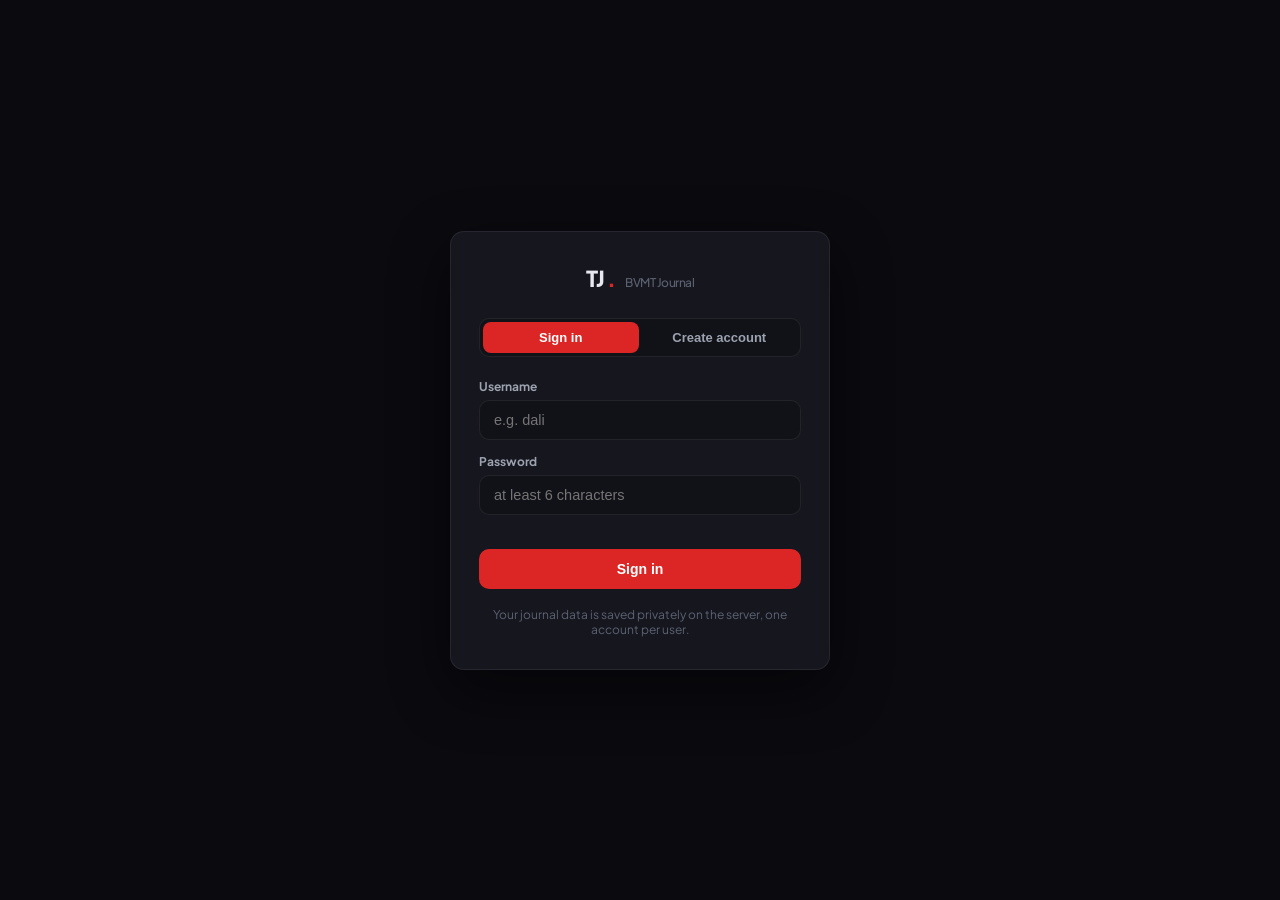
==== login.html @ adaa3aa4 "User accounts + login page, per-user cloud storage - api/auth.php: register/login/logout/status (bcr" ====
<!DOCTYPE html>
<html lang="en">
<head>
    <meta charset="UTF-8">
    <meta name="viewport" content="width=device-width, initial-scale=1.0">
    <title>Trade Journal — Sign in</title>
    <link rel="preconnect" href="https://fonts.googleapis.com">
    <link rel="preconnect" href="https://fonts.gstatic.com" crossorigin>
    <link href="https://fonts.googleapis.com/css2?family=JetBrains+Mono:wght@400;500;600;700&family=Plus+Jakarta+Sans:wght@400;500;600;700;800&display=swap" rel="stylesheet">
    <link rel="stylesheet" href="css/style.css?v=5">
</head>
<body class="auth-body">
    <div class="auth-wrap">
        <div class="auth-card">
            <div class="brand auth-brand">TJ<span class="dot">.</span><span class="brand-sub">BVMT Journal</span></div>
            <div class="auth-tabs">
                <button class="auth-tab active" id="tabLogin">Sign in</button>
                <button class="auth-tab" id="tabRegister">Create account</button>
            </div>
            <form id="authForm" autocomplete="on">
                <label class="auth-label" for="username">Username</label>
                <input class="auth-input" type="text" id="username" name="username" placeholder="e.g. dali" autocomplete="username" required>
                <label class="auth-label" for="password">Password</label>
                <input class="auth-input" type="password" id="password" name="password" placeholder="at least 6 characters" autocomplete="current-password" required>
                <div class="auth-error" id="authError"></div>
                <button class="auth-btn" type="submit" id="authSubmit">Sign in</button>
            </form>
            <div class="auth-note">Your journal data is saved privately on the server, one account per user.</div>
        </div>
    </div>

    <div class="toast" id="toast"></div>
    <script src="js/common.js?v=5"></script>
    <script src="js/auth.js?v=5"></script>
    <script>
        let mode = 'login';

        function setMode(m) {
            mode = m;
            document.getElementById('tabLogin').classList.toggle('active', m === 'login');
            document.getElementById('tabRegister').classList.toggle('active', m === 'register');
            document.getElementById('authSubmit').textContent = m === 'login' ? 'Sign in' : 'Create account';
            document.getElementById('authError').textContent = '';
        }
        document.getElementById('tabLogin').addEventListener('click', () => setMode('login'));
        document.getElementById('tabRegister').addEventListener('click', () => setMode('register'));

        document.getElementById('authForm').addEventListener('submit', async (e) => {
            e.preventDefault();
            const u = document.getElementById('username').value.trim();
            const p = document.getElementById('password').value;
            const err = document.getElementById('authError');
            const btn = document.getElementById('authSubmit');
            err.textContent = '';
            btn.disabled = true;
            btn.textContent = mode === 'login' ? 'Signing in...' : 'Creating...';
            const res = mode === 'login' ? await Auth.login(u, p) : await Auth.register(u, p);
            if (res.ok) {
                window.location.replace('index.html');
                return;
            }
            err.textContent = res.error || 'Something went wrong';
            btn.disabled = false;
            btn.textContent = mode === 'login' ? 'Sign in' : 'Create account';
        });

        Auth.status().then((st) => {
            if (st.ok && st.user) window.location.replace('index.html');
        }).catch(() => {});
    </script>
</body>
</html>
---- css/style.css ----
:root {
    --bg: #0a0a0f;
    --bg-2: #111118;
    --card: #16161f;
    --card-2: #1b1b26;
    --line: rgba(255, 255, 255, 0.07);
    --line-2: rgba(255, 255, 255, 0.12);
    --txt: #e8e8ef;
    --muted: #9ca3af;
    --dim: #5b6270;
    --red: #dc2626;
    --red-hover: #b91c1c;
    --red-glow: rgba(239, 68, 68, 0.15);
    --green: #22c55e;
    --green-bg: rgba(34, 197, 94, 0.12);
    --red-bg: rgba(239, 68, 68, 0.12);
    --radius: 14px;
    --radius-sm: 9px;
    --mono: "JetBrains Mono", ui-monospace, "Cascadia Mono", Consolas, monospace;
}

* { margin: 0; padding: 0; box-sizing: border-box; }

html { color-scheme: dark; }

body {
    background: var(--bg);
    color: var(--txt);
    font-family: "Plus Jakarta Sans", -apple-system, BlinkMacSystemFont, "Segoe UI", sans-serif;
    min-height: 100vh;
    -webkit-font-smoothing: antialiased;
    font-size: 15px;
}

a { color: inherit; text-decoration: none; }

/* ---------- Header ---------- */
.header {
    position: sticky; top: 0; z-index: 50;
    background: rgba(10, 10, 15, 0.85);
    backdrop-filter: blur(12px);
    border-bottom: 1px solid var(--line);
}
.header-inner {
    max-width: 1080px; margin: 0 auto; padding: 14px 20px;
    display: flex; align-items: center; gap: 24px;
}
.brand { display: flex; align-items: baseline; gap: 2px; font-weight: 800; font-size: 19px; letter-spacing: -0.5px; }
.brand .dot { color: var(--red); }
.brand-sub { font-size: 12px; color: var(--dim); font-weight: 500; margin-left: 8px; }
.nav { display: flex; gap: 4px; margin-left: 12px; }
.nav a {
    padding: 7px 14px; border-radius: 999px; font-size: 13.5px; font-weight: 600;
    color: var(--muted); transition: all 0.15s ease;
}
.nav a:hover { color: var(--txt); background: var(--card); }
.nav a.active { color: #fff; background: var(--red); }
.header-right { margin-left: auto; display: flex; align-items: center; gap: 14px; }
.header-date { font-size: 13px; color: var(--muted); font-variant-numeric: tabular-nums; }
.user-chip {
    font-size: 12.5px; font-weight: 700; color: var(--txt);
    background: var(--bg-2); border: 1px solid var(--line);
    padding: 5px 12px; border-radius: 999px; letter-spacing: 0.3px;
}
.logout-btn {
    border: 1px solid var(--line); background: transparent; color: var(--muted);
    font-size: 12.5px; font-weight: 600; padding: 5px 12px; border-radius: 999px;
    cursor: pointer; transition: all 0.15s ease;
}
.logout-btn:hover { color: #fff; border-color: var(--red); background: var(--red); }

/* ---------- Login page ---------- */
.auth-body { display: flex; align-items: center; justify-content: center; min-height: 100vh; padding: 20px; }
.auth-wrap { width: 100%; max-width: 380px; }
.auth-card {
    background: var(--card); border: 1px solid var(--line); border-radius: var(--radius);
    padding: 32px 28px; box-shadow: 0 20px 60px rgba(0, 0, 0, 0.45);
}
.auth-brand { justify-content: center; margin-bottom: 26px; font-size: 22px; }
.auth-tabs {
    display: flex; background: var(--bg-2); border: 1px solid var(--line);
    border-radius: 10px; padding: 3px; gap: 3px; margin-bottom: 22px;
}
.auth-tab {
    flex: 1; border: none; background: transparent; color: var(--muted);
    font-size: 13px; font-weight: 600; padding: 8px 0; border-radius: 8px; cursor: pointer; transition: all 0.15s ease;
}
.auth-tab:hover { color: var(--txt); }
.auth-tab.active { background: var(--red); color: #fff; }
.auth-label { display: block; font-size: 12px; font-weight: 700; color: var(--muted); margin: 14px 0 6px; }
.auth-input {
    width: 100%; background: var(--bg-2); border: 1px solid var(--line); border-radius: 10px;
    color: var(--txt); font-size: 14.5px; padding: 11px 14px; outline: none; transition: border-color 0.15s ease;
}
.auth-input:focus { border-color: var(--red); }
.auth-error { min-height: 18px; font-size: 12.5px; color: var(--red); margin-top: 10px; }
.auth-btn {
    width: 100%; margin-top: 6px; border: none; cursor: pointer;
    background: var(--red); color: #fff; font-size: 14px; font-weight: 700;
    padding: 12px 0; border-radius: 10px; transition: background 0.15s ease;
}
.auth-btn:hover { background: var(--red-hover); }
.auth-btn:disabled { opacity: 0.6; cursor: default; }
.auth-note { margin-top: 18px; text-align: center; font-size: 12px; color: var(--dim); }

/* ---------- Layout ---------- */
.wrap { max-width: 1080px; margin: 0 auto; padding: 28px 20px 80px; }
.section { margin-bottom: 34px; }
.section-head { display: flex; align-items: baseline; gap: 12px; margin-bottom: 16px; }
.section-title { font-size: 13px; font-weight: 700; text-transform: uppercase; letter-spacing: 1.4px; color: var(--muted); }
.section-sub { font-size: 12px; color: var(--dim); }

/* ---------- Upload ---------- */
.upload-card {
    background: var(--card); border: 1px solid var(--line); border-radius: var(--radius);
    padding: 18px;
}
.dropzone {
    border: 1.5px dashed var(--line-2); border-radius: var(--radius-sm);
    padding: 38px 20px; text-align: center; cursor: pointer; transition: all 0.15s ease;
    background: var(--bg-2);
}
.dropzone:hover, .dropzone.drag { border-color: var(--red); background: var(--red-glow); }
.dropzone svg { color: var(--dim); margin-bottom: 10px; }
.dropzone:hover svg { color: var(--red); }
.dz-title { font-weight: 600; font-size: 14.5px; }
.dz-sub { font-size: 12.5px; color: var(--dim); margin-top: 3px; }
.dropzone.files { border-color: var(--green); border-style: solid; }
.dropzone.files .dz-sub { color: var(--green); }

.upload-row { display: flex; gap: 10px; margin-top: 14px; flex-wrap: wrap; align-items: center; }
.date-input {
    background: var(--bg-2); border: 1px solid var(--line-2); color: var(--txt);
    padding: 9px 12px; border-radius: var(--radius-sm); font-size: 13.5px;
    font-family: inherit;
}
.date-input:focus { outline: none; border-color: var(--red); }
.btn {
    padding: 9px 20px; border: none; border-radius: var(--radius-sm);
    font-size: 13.5px; font-weight: 700; cursor: pointer; font-family: inherit;
    transition: all 0.15s ease;
}
.btn-primary { background: var(--red); color: #fff; }
.btn-primary:hover:not(:disabled) { background: var(--red-hover); }
.btn-primary:disabled { opacity: 0.4; cursor: not-allowed; }
.btn-ghost { background: var(--card-2); color: var(--txt); border: 1px solid var(--line); }
.btn-ghost:hover { border-color: var(--line-2); }

.status { margin-top: 12px; font-size: 13px; color: var(--muted); min-height: 18px; }
.status.ok { color: var(--green); }
.status.err { color: var(--red); }
.status .spinner {
    display: inline-block; width: 13px; height: 13px; margin-right: 7px;
    border: 2px solid var(--line-2); border-top-color: var(--red);
    border-radius: 50%; animation: spin 0.8s linear infinite; vertical-align: -2px;
}
@keyframes spin { to { transform: rotate(360deg); } }

/* ---------- Summary ---------- */
.stat-grid { display: grid; grid-template-columns: repeat(auto-fit, minmax(160px, 1fr)); gap: 12px; }
.stat-card {
    background: var(--card); border: 1px solid var(--line); border-radius: var(--radius);
    padding: 16px 18px; transition: all 0.15s ease;
}
.stat-card:hover { transform: translateY(-2px); border-color: var(--red); box-shadow: 0 8px 24px rgba(0,0,0,0.4); }
.stat-label { font-size: 11px; color: var(--dim); text-transform: uppercase; letter-spacing: 0.9px; font-weight: 600; }
.stat-value { font-size: 21px; font-weight: 800; margin-top: 5px; font-variant-numeric: tabular-nums; letter-spacing: -0.3px; }
.stat-value.mono { font-family: var(--mono); font-size: 18px; }
.stat-delta { font-size: 12.5px; margin-top: 3px; font-weight: 600; font-variant-numeric: tabular-nums; }
.stat-delta.up { color: var(--green); }
.stat-delta.down { color: var(--red); }
.stat-delta.flat { color: var(--dim); }

/* ---------- Calendar ---------- */
.calendar-card {
    background: var(--card); border: 1px solid var(--line); border-radius: var(--radius);
    padding: 22px;
}
.cal-head { display: flex; align-items: center; justify-content: space-between; margin-bottom: 18px; }
.cal-title { font-size: 16px; font-weight: 700; }
.cal-nav { display: flex; gap: 6px; }
.icon-btn {
    width: 32px; height: 32px; border-radius: var(--radius-sm);
    background: var(--bg-2); border: 1px solid var(--line); color: var(--muted);
    cursor: pointer; font-size: 15px; transition: all 0.15s ease; display: flex;
    align-items: center; justify-content: center;
}
.icon-btn:hover { border-color: var(--red); color: var(--red); }
.cal-grid { display: grid; grid-template-columns: repeat(7, 1fr); gap: 5px; }
.cal-dow { text-align: center; font-size: 11px; color: var(--dim); font-weight: 700; text-transform: uppercase; letter-spacing: 0.8px; padding: 6px 0; }
.cal-day {
    aspect-ratio: 1; border-radius: 11px; border: 1px solid transparent;
    display: flex; flex-direction: column; align-items: center; justify-content: center;
    cursor: pointer; transition: all 0.15s ease; position: relative; padding: 4px;
}
.cal-day:hover { border-color: var(--line-2); background: var(--bg-2); }
.cal-day.empty { cursor: default; }
.cal-day.empty:hover { border-color: transparent; background: transparent; }
.cal-day.up { background: var(--green-bg); border-color: rgba(34,197,94,0.28); }
.cal-day.up:hover { border-color: var(--green); }
.cal-day.down { background: var(--red-bg); border-color: rgba(239,68,68,0.28); }
.cal-day.down:hover { border-color: var(--red); }
.cal-day.flat { background: var(--bg-2); border-color: var(--line); }
.cal-day.today { outline: 2px solid var(--red); outline-offset: -2px; }
.cal-day .d { font-weight: 700; font-size: 13.5px; }
.cal-day .chg { font-size: 10.5px; font-weight: 700; font-family: var(--mono); margin-top: 2px; }
.cal-day.up .chg { color: var(--green); }
.cal-day.down .chg { color: var(--red); }
.cal-day.flat .chg { color: var(--dim); }
.cal-legend { display: flex; gap: 16px; margin-top: 16px; font-size: 11.5px; color: var(--dim); flex-wrap: wrap; }
.cal-legend span { display: flex; align-items: center; gap: 6px; }
.cal-legend i { width: 10px; height: 10px; border-radius: 3px; display: inline-block; }
.legend-up { background: var(--green-bg); border: 1px solid var(--green); }
.legend-down { background: var(--red-bg); border: 1px solid var(--red); }
.legend-flat { background: var(--bg-2); border: 1px solid var(--line-2); }

/* ---------- Day detail ---------- */
.detail-grid { display: grid; grid-template-columns: 1fr 1fr; gap: 12px; }
@media (max-width: 780px) { .detail-grid { grid-template-columns: 1fr; } }
.panel {
    background: var(--card); border: 1px solid var(--line); border-radius: var(--radius);
    padding: 18px; overflow: hidden;
}
.panel h3 { font-size: 12px; color: var(--muted); text-transform: uppercase; letter-spacing: 1px; margin-bottom: 12px; font-weight: 700; }
.table { width: 100%; border-collapse: collapse; font-size: 13px; }
.table th {
    text-align: left; font-size: 10.5px; color: var(--dim); text-transform: uppercase;
    letter-spacing: 0.7px; padding: 6px 8px; border-bottom: 1px solid var(--line); font-weight: 700;
}
.table td { padding: 8px; border-bottom: 1px solid var(--line); font-variant-numeric: tabular-nums; }
.table tr:last-child td { border-bottom: none; }
.table .num { text-align: right; font-family: var(--mono); font-size: 12.5px; }
.pos { color: var(--green); }
.neg { color: var(--red); }
.stock-name { font-weight: 600; }
.totals { margin-top: 14px; padding-top: 12px; border-top: 1px solid var(--line); }
.total-row { display: flex; justify-content: space-between; padding: 4px 0; font-size: 13.5px; }
.total-row .k { color: var(--muted); }
.total-row .v { font-weight: 700; font-family: var(--mono); font-variant-numeric: tabular-nums; }
.total-row.hl .v { color: var(--red); }

/* ---------- Comparison ---------- */
.compare-row {
    display: grid; grid-template-columns: 1.4fr 1fr 1fr 1fr; gap: 8px; align-items: center;
    padding: 10px 14px; border-bottom: 1px solid var(--line); font-size: 13.5px;
}
.compare-row:last-child { border-bottom: none; }
.compare-row.head { color: var(--dim); font-size: 11px; text-transform: uppercase; letter-spacing: 0.8px; font-weight: 700; }
.compare-row .num { font-family: var(--mono); font-variant-numeric: tabular-nums; text-align: right; }
.compare-row .name { font-weight: 600; }

/* ---------- Charts ---------- */
.chart-card {
    background: var(--card); border: 1px solid var(--line); border-radius: var(--radius);
    padding: 20px;
}
.chart-box { position: relative; height: 300px; margin-top: 8px; }

/* ---------- Empty state ---------- */
.empty {
    text-align: center; padding: 60px 20px; color: var(--dim);
}
.empty svg { margin-bottom: 12px; color: var(--dim); }
.empty .t { font-size: 15px; font-weight: 600; color: var(--muted); margin-bottom: 5px; }
.empty .s { font-size: 13px; }

/* ---------- Toast ---------- */
.toast {
    position: fixed; bottom: 22px; left: 50%; transform: translate(-50%, 80px);
    background: var(--card-2); border: 1px solid var(--line-2); color: var(--txt);
    padding: 11px 20px; border-radius: 999px; font-size: 13.5px; font-weight: 600;
    opacity: 0; transition: all 0.25s ease; z-index: 100; pointer-events: none;
}
.toast.show { transform: translate(-50%, 0); opacity: 1; }

/* ---------- Footer ---------- */
.footer { text-align: center; color: var(--dim); font-size: 12px; padding: 30px 0 10px; }

/* ---------- Shares ---------- */
.share-controls { display: flex; gap: 12px; align-items: center; flex-wrap: wrap; margin-bottom: 8px; }
.seg { display: inline-flex; background: var(--bg-2); border: 1px solid var(--line); border-radius: 10px; padding: 3px; gap: 3px; }
.seg-btn { border: none; background: transparent; color: var(--muted); font-size: 12.5px; font-weight: 600; padding: 7px 14px; border-radius: 8px; cursor: pointer; transition: all .15s; }
.seg-btn:hover { color: var(--txt); }
.seg-btn.active { background: var(--red); color: #fff; }
.share-select { background: var(--bg-2); color: var(--txt); border: 1px solid var(--line); border-radius: 10px; padding: 8px 12px; font-size: 13.5px; font-weight: 600; }
.compare-row.wide { grid-template-columns: 1.6fr 0.7fr 1fr 1fr 1fr 1.3fr; }
.src-badge { display: inline-block; padding: 2px 8px; border-radius: 20px; font-size: 10.5px; font-weight: 700; letter-spacing: .5px; }
.src-badge.A { background: rgba(59, 130, 246, 0.15); color: #60a5fa; }
.src-badge.B { background: rgba(168, 85, 247, 0.15); color: #c084fc; }
.src-badge.both { background: rgba(220, 38, 38, 0.15); color: #f87171; }
.rename-btn { border: none; background: transparent; color: var(--dim); cursor: pointer; font-size: 12px; margin-left: 6px; padding: 2px 5px; border-radius: 6px; }
.rename-btn:hover { background: var(--bg-2); color: var(--txt); }
details.panel summary { cursor: pointer; color: var(--muted); font-weight: 600; font-size: 13px; padding: 4px 0; }

::selection { background: rgba(220, 38, 38, 0.35); }
::-webkit-scrollbar { width: 9px; height: 9px; }
::-webkit-scrollbar-thumb { background: var(--card-2); border-radius: 99px; border: 2px solid var(--bg); }
::-webkit-scrollbar-track { background: transparent; }
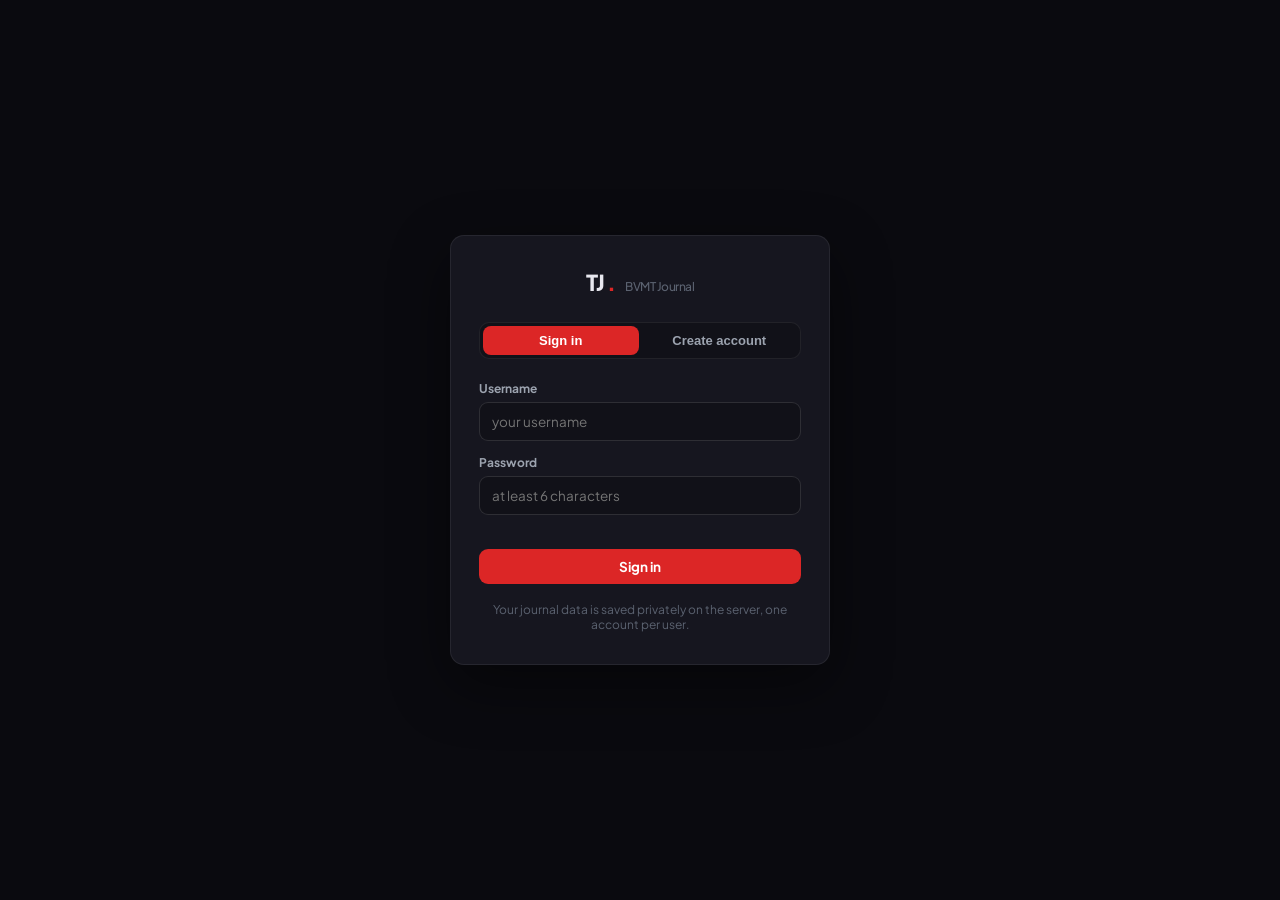
==== commit 46fa58e3: "Theme-consistent login/logout buttons, generic placeholder - logout button now matches site .btn-gho" ====
--- a/login.html
+++ b/login.html
@@ -19,11 +19,11 @@
             </div>
             <form id="authForm" autocomplete="on">
                 <label class="auth-label" for="username">Username</label>
-                <input class="auth-input" type="text" id="username" name="username" placeholder="e.g. dali" autocomplete="username" required>
+                <input class="auth-input" type="text" id="username" name="username" placeholder="your username" autocomplete="username" required>
                 <label class="auth-label" for="password">Password</label>
                 <input class="auth-input" type="password" id="password" name="password" placeholder="at least 6 characters" autocomplete="current-password" required>
                 <div class="auth-error" id="authError"></div>
-                <button class="auth-btn" type="submit" id="authSubmit">Sign in</button>
+                <button class="btn btn-primary auth-submit" type="submit" id="authSubmit">Sign in</button>
             </form>
             <div class="auth-note">Your journal data is saved privately on the server, one account per user.</div>
         </div>
--- a/css/style.css
+++ b/css/style.css
@@ -63,11 +63,12 @@
     padding: 5px 12px; border-radius: 999px; letter-spacing: 0.3px;
 }
 .logout-btn {
-    border: 1px solid var(--line); background: transparent; color: var(--muted);
-    font-size: 12.5px; font-weight: 600; padding: 5px 12px; border-radius: 999px;
-    cursor: pointer; transition: all 0.15s ease;
-}
-.logout-btn:hover { color: #fff; border-color: var(--red); background: var(--red); }
+    background: var(--card-2); color: var(--txt);
+    border: 1px solid var(--line); border-radius: var(--radius-sm);
+    font-size: 13px; font-weight: 700; padding: 8px 16px;
+    cursor: pointer; transition: all 0.15s ease; font-family: inherit;
+}
+.logout-btn:hover { border-color: var(--red); color: #fff; }
 
 /* ---------- Login page ---------- */
 .auth-body { display: flex; align-items: center; justify-content: center; min-height: 100vh; padding: 20px; }
@@ -83,24 +84,18 @@
 }
 .auth-tab {
     flex: 1; border: none; background: transparent; color: var(--muted);
-    font-size: 13px; font-weight: 600; padding: 8px 0; border-radius: 8px; cursor: pointer; transition: all 0.15s ease;
+    font-size: 13px; font-weight: 600; padding: 7px 0; border-radius: 8px; cursor: pointer; transition: all 0.15s ease;
 }
 .auth-tab:hover { color: var(--txt); }
 .auth-tab.active { background: var(--red); color: #fff; }
 .auth-label { display: block; font-size: 12px; font-weight: 700; color: var(--muted); margin: 14px 0 6px; }
 .auth-input {
-    width: 100%; background: var(--bg-2); border: 1px solid var(--line); border-radius: 10px;
-    color: var(--txt); font-size: 14.5px; padding: 11px 14px; outline: none; transition: border-color 0.15s ease;
+    width: 100%; background: var(--bg-2); border: 1px solid var(--line-2); border-radius: var(--radius-sm);
+    color: var(--txt); font-size: 13.5px; font-family: inherit; padding: 10px 12px; outline: none; transition: border-color 0.15s ease;
 }
 .auth-input:focus { border-color: var(--red); }
 .auth-error { min-height: 18px; font-size: 12.5px; color: var(--red); margin-top: 10px; }
-.auth-btn {
-    width: 100%; margin-top: 6px; border: none; cursor: pointer;
-    background: var(--red); color: #fff; font-size: 14px; font-weight: 700;
-    padding: 12px 0; border-radius: 10px; transition: background 0.15s ease;
-}
-.auth-btn:hover { background: var(--red-hover); }
-.auth-btn:disabled { opacity: 0.6; cursor: default; }
+.auth-submit { width: 100%; padding: 12px 0; font-size: 14px; margin-top: 6px; }
 .auth-note { margin-top: 18px; text-align: center; font-size: 12px; color: var(--dim); }
 
 /* ---------- Layout ---------- */
